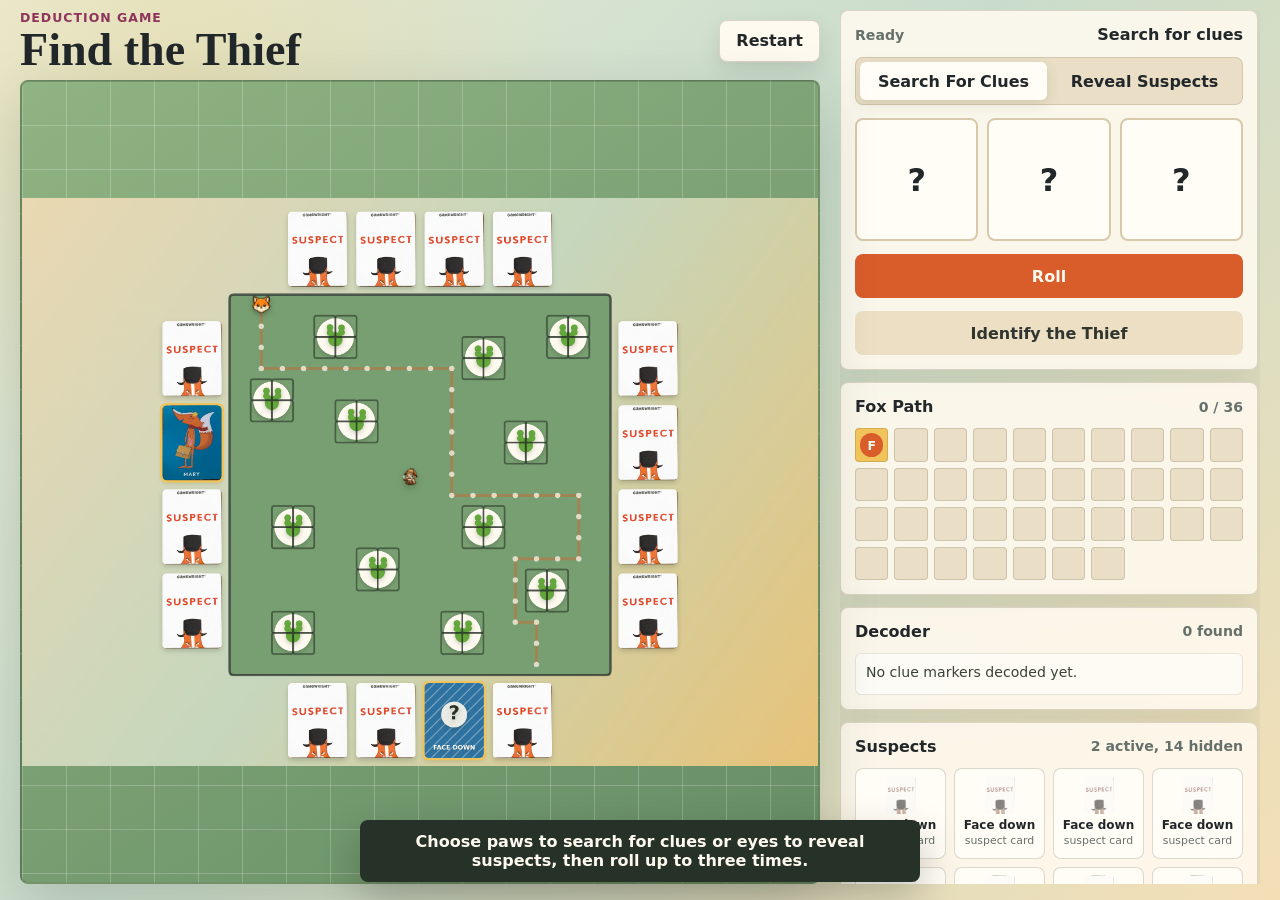
==== games/detective/index.html @ 0b4ab36d "Add detective game back" ====
<!doctype html>
<html lang="en">
  <head>
    <meta charset="utf-8" />
    <meta name="viewport" content="width=device-width, initial-scale=1" />
    <title>Find the Thief</title>
    <link rel="stylesheet" href="styles.css" />
  </head>
  <body>
    <main class="app-shell">
      <section class="game-stage" aria-label="Foxglove Files game board">
        <div class="top-bar">
          <div>
            <p class="eyebrow">Deduction game</p>
            <h1>Find the Thief</h1>
          </div>
          <button id="newGameButton" class="restart-button" type="button" aria-label="Restart case" title="Restart">
            Restart
          </button>
        </div>

        <div class="board-wrap">
          <canvas id="boardCanvas" width="1400" height="1000" aria-label="Detective board"></canvas>
        </div>
      </section>

      <aside class="side-panel" aria-label="Case controls">
        <section class="case-card status-card">
          <div class="status-line">
            <span id="phaseLabel">Ready</span>
            <strong id="movesLabel">Choose action</strong>
          </div>
          <div class="mode-choice" aria-label="Turn action">
            <button id="searchModeButton" class="mode-button active" type="button">Search For Clues</button>
            <button id="revealModeButton" class="mode-button" type="button">Reveal Suspects</button>
          </div>
          <div class="dice-row" id="diceRow" aria-live="polite">
            <span class="die">?</span>
            <span class="die">?</span>
            <span class="die">?</span>
          </div>
          <div class="action-row">
            <button id="rollButton" class="primary-button" type="button">Roll</button>
          </div>
          <button id="identifyButton" class="secondary-button identify-button" type="button">Identify the Thief</button>
        </section>

        <section class="case-card">
          <div class="section-title">
            <h2>Fox Path</h2>
            <span id="foxLabel">0 / 18</span>
          </div>
          <div class="fox-track" id="foxTrack"></div>
        </section>

        <section class="case-card">
          <div class="section-title">
            <h2>Decoder</h2>
            <span id="clueCount">0 found</span>
          </div>
          <ul id="clueList" class="clue-list"></ul>
        </section>

        <section class="case-card suspects-card">
          <div class="section-title">
            <h2>Suspects</h2>
            <span id="suspectCount">16 left</span>
          </div>
          <div id="suspectGrid" class="suspect-grid"></div>
        </section>
      </aside>
    </main>

    <div id="toast" class="toast" role="status" aria-live="polite"></div>

    <dialog id="caseDialog" class="case-dialog">
      <h2 id="dialogTitle">Case closed</h2>
      <p id="dialogText"></p>
      <button id="dialogButton" class="primary-button" type="button">Play again</button>
    </dialog>

    <script src="game.js"></script>
  </body>
</html>
---- games/detective/styles.css ----
:root {
  color-scheme: light;
  --paper: #f7f3e8;
  --ink: #22272a;
  --muted: #66706a;
  --panel: #fffaf0;
  --line: #d7c9aa;
  --field: #86a77a;
  --field-dark: #577554;
  --trail: #f0c35b;
  --fox: #d95d2b;
  --berry: #8f345a;
  --blue: #2f74a3;
  --shadow: 0 18px 60px rgba(35, 43, 32, 0.18);
}

* {
  box-sizing: border-box;
}

html,
body {
  margin: 0;
  min-height: 100%;
}

body {
  background:
    radial-gradient(circle at 14% 10%, rgba(240, 195, 91, 0.26), transparent 26rem),
    linear-gradient(135deg, #e9edda 0%, #c9dccb 46%, #f3dfb6 100%);
  color: var(--ink);
  font-family:
    Inter, ui-sans-serif, system-ui, -apple-system, BlinkMacSystemFont, "Segoe UI",
    sans-serif;
}

button {
  border: 0;
  color: inherit;
  font: inherit;
}

.app-shell {
  display: grid;
  grid-template-columns: minmax(0, 1fr) minmax(320px, 420px);
  gap: 20px;
  height: 100vh;
  overflow: hidden;
  padding: 10px 20px 16px;
}

.game-stage,
.side-panel {
  min-width: 0;
}

.game-stage {
  display: flex;
  flex-direction: column;
  gap: 8px;
  min-height: 0;
}

.top-bar {
  align-items: center;
  display: flex;
  justify-content: space-between;
  min-height: 54px;
}

.eyebrow {
  color: var(--berry);
  font-size: 0.78rem;
  font-weight: 800;
  letter-spacing: 0.08em;
  margin: 0 0 3px;
  text-transform: uppercase;
}

h1,
h2,
p {
  margin: 0;
}

h1 {
  font-family: Georgia, "Times New Roman", serif;
  font-size: clamp(1.8rem, 3.6vw, 3.8rem);
  font-weight: 800;
  line-height: 0.95;
}

h2 {
  font-size: 1rem;
}

.board-wrap {
  align-items: center;
  background:
    linear-gradient(90deg, rgba(255, 255, 255, 0.22) 1px, transparent 1px),
    linear-gradient(0deg, rgba(255, 255, 255, 0.2) 1px, transparent 1px),
    linear-gradient(145deg, #8fb382, #668d65);
  background-size: 44px 44px, 44px 44px, auto;
  border: 2px solid rgba(65, 86, 55, 0.34);
  border-radius: 8px;
  box-shadow: var(--shadow);
  display: flex;
  flex: 1;
  justify-content: center;
  min-height: 0;
  overflow: hidden;
  position: relative;
}

#boardCanvas {
  display: block;
  height: 100%;
  object-fit: contain;
  max-width: 100%;
  width: 100%;
}

.side-panel {
  display: flex;
  flex-direction: column;
  gap: 12px;
  max-height: calc(100vh - 26px);
  overflow: auto;
  padding-right: 2px;
}

.case-card {
  background: rgba(255, 250, 240, 0.88);
  border: 1px solid rgba(106, 94, 64, 0.22);
  border-radius: 8px;
  box-shadow: 0 10px 34px rgba(43, 51, 38, 0.1);
  padding: 14px;
}

.status-card {
  display: grid;
  gap: 13px;
}

.status-line,
.section-title,
.action-row {
  align-items: center;
  display: flex;
  justify-content: space-between;
  gap: 10px;
}

.status-line span,
.section-title span {
  color: var(--muted);
  font-size: 0.88rem;
  font-weight: 700;
}

.mode-choice {
  background: #eadfc6;
  border: 1px solid rgba(106, 94, 64, 0.18);
  border-radius: 8px;
  display: grid;
  gap: 4px;
  grid-template-columns: 1fr 1fr;
  padding: 4px;
}

.mode-button {
  background: transparent;
  border-radius: 6px;
  cursor: pointer;
  font-weight: 900;
  min-height: 38px;
}

.mode-button.active {
  background: #fffdf6;
  box-shadow: 0 4px 14px rgba(47, 54, 45, 0.12);
}

.dice-row {
  display: grid;
  gap: 9px;
  grid-template-columns: repeat(3, 1fr);
}

.die {
  align-items: center;
  aspect-ratio: 1;
  background: #fffdf6;
  border: 2px solid var(--line);
  border-radius: 8px;
  display: flex;
  font-size: clamp(1.4rem, 4vw, 2rem);
  font-weight: 900;
  justify-content: center;
  min-width: 0;
}

.die img {
  display: block;
  height: 72%;
  object-fit: contain;
  width: 72%;
}

.die.locked {
  border-color: var(--field-dark);
  box-shadow: inset 0 0 0 4px rgba(87, 117, 84, 0.15);
}

.die.rolling {
  animation: dice-tumble 160ms linear infinite;
  border-color: var(--trail);
  box-shadow:
    0 7px 18px rgba(38, 49, 39, 0.16),
    inset 0 0 0 4px rgba(240, 195, 91, 0.16);
}

.die.eye {
  color: var(--blue);
}

.die.paw {
  color: var(--fox);
}

.restart-button,
.primary-button,
.secondary-button {
  align-items: center;
  border-radius: 8px;
  cursor: pointer;
  display: inline-flex;
  font-weight: 850;
  justify-content: center;
  transition:
    transform 150ms ease,
    opacity 150ms ease,
    background 150ms ease;
}

.restart-button {
  background: #fffaf0;
  border: 1px solid rgba(106, 94, 64, 0.24);
  box-shadow: 0 8px 20px rgba(54, 60, 47, 0.12);
  min-height: 42px;
  padding: 0 16px;
}

.primary-button,
.secondary-button {
  min-height: 44px;
  padding: 0 18px;
}

.primary-button {
  background: var(--fox);
  color: #fffaf0;
  flex: 1;
}

.secondary-button {
  background: #ecdfc3;
  color: #30362f;
}

.identify-button {
  width: 100%;
}

button:hover:not(:disabled) {
  transform: translateY(-1px);
}

button:disabled {
  cursor: not-allowed;
  opacity: 0.48;
}

@keyframes dice-tumble {
  0% {
    transform: rotate(-4deg) translateY(0);
  }

  50% {
    transform: rotate(4deg) translateY(-2px);
  }

  100% {
    transform: rotate(-4deg) translateY(0);
  }
}

.fox-track {
  display: grid;
  gap: 6px;
  grid-template-columns: repeat(10, 1fr);
  margin-top: 12px;
}

.track-step {
  aspect-ratio: 1;
  background: #eadfc6;
  border: 1px solid rgba(70, 68, 53, 0.18);
  border-radius: 4px;
  position: relative;
}

.track-step.active {
  background: var(--trail);
}

.track-step.fox::after {
  content: "F";
  align-items: center;
  background: var(--fox);
  border-radius: 50%;
  color: #fffaf0;
  display: flex;
  font-size: 0.78rem;
  font-weight: 900;
  inset: 4px;
  justify-content: center;
  position: absolute;
}

.clue-list {
  display: grid;
  gap: 8px;
  list-style: none;
  margin: 12px 0 0;
  min-height: 42px;
  padding: 0;
}

.clue-list li {
  background: rgba(255, 255, 255, 0.54);
  border: 1px solid rgba(84, 88, 65, 0.14);
  border-radius: 6px;
  color: #394238;
  font-size: 0.88rem;
  line-height: 1.35;
  padding: 9px 10px;
}

.suspects-card {
  flex: 1;
}

.suspect-grid {
  display: grid;
  gap: 8px;
  grid-template-columns: repeat(4, minmax(0, 1fr));
  margin-top: 12px;
}

.suspect {
  background: #fffdf6;
  border: 1px solid rgba(91, 84, 62, 0.22);
  border-radius: 8px;
  cursor: pointer;
  min-height: 84px;
  padding: 7px 5px;
  position: relative;
  text-align: center;
}

.suspect.eliminated {
  filter: grayscale(1);
  opacity: 0.35;
}

.suspect.hidden .portrait {
  filter: saturate(0.35);
  opacity: 0.58;
}

.suspect.prime {
  border-color: var(--blue);
  box-shadow: 0 0 0 2px rgba(47, 116, 163, 0.22);
}

.suspect.identify-choice {
  border-color: var(--fox);
  box-shadow: 0 0 0 2px rgba(217, 93, 43, 0.3);
}

.portrait {
  display: block;
  height: 38px;
  line-height: 1;
  margin-bottom: 5px;
}

.portrait img {
  border-radius: 4px;
  display: block;
  height: 38px;
  margin: 0 auto;
  object-fit: cover;
  width: 30px;
}

.suspect-name {
  display: block;
  font-size: 0.75rem;
  font-weight: 850;
  line-height: 1.1;
  overflow-wrap: anywhere;
}

.suspect-traits {
  color: var(--muted);
  display: block;
  font-size: 0.68rem;
  line-height: 1.15;
  margin-top: 3px;
  min-height: 1.5em;
}

.toast {
  background: #263127;
  border-radius: 8px;
  bottom: 18px;
  box-shadow: 0 16px 40px rgba(0, 0, 0, 0.22);
  color: #fffaf0;
  font-weight: 760;
  left: 50%;
  max-width: min(560px, calc(100% - 28px));
  opacity: 0;
  padding: 12px 16px;
  pointer-events: none;
  position: fixed;
  text-align: center;
  transform: translate(-50%, 12px);
  transition:
    opacity 180ms ease,
    transform 180ms ease;
}

.toast.show {
  opacity: 1;
  transform: translate(-50%, 0);
}

.case-dialog {
  background: var(--panel);
  border: 1px solid rgba(85, 77, 56, 0.24);
  border-radius: 8px;
  box-shadow: var(--shadow);
  color: var(--ink);
  max-width: min(440px, calc(100% - 28px));
  padding: 22px;
}

.case-dialog::backdrop {
  background: rgba(22, 27, 21, 0.4);
}

.case-dialog h2 {
  font-family: Georgia, "Times New Roman", serif;
  font-size: 2rem;
  margin-bottom: 8px;
}

.case-dialog p {
  color: #4f574d;
  line-height: 1.45;
  margin-bottom: 16px;
}

@media (max-width: 940px) {
  .app-shell {
    grid-template-columns: 1fr;
    height: auto;
    min-height: 100vh;
    overflow: visible;
    padding: 12px;
  }

  .board-wrap {
    min-height: auto;
  }

  #boardCanvas {
    height: auto;
    width: 100%;
  }

  .side-panel {
    max-height: none;
    overflow: visible;
  }
}

@media (max-width: 520px) {
  .app-shell {
    gap: 12px;
  }

  .top-bar {
    min-height: 52px;
  }

  .case-card {
    padding: 11px;
  }

  .action-row {
    align-items: stretch;
    flex-direction: column;
  }

  .primary-button,
  .secondary-button {
    width: 100%;
  }

  .suspect-grid {
    grid-template-columns: repeat(2, minmax(0, 1fr));
  }
}
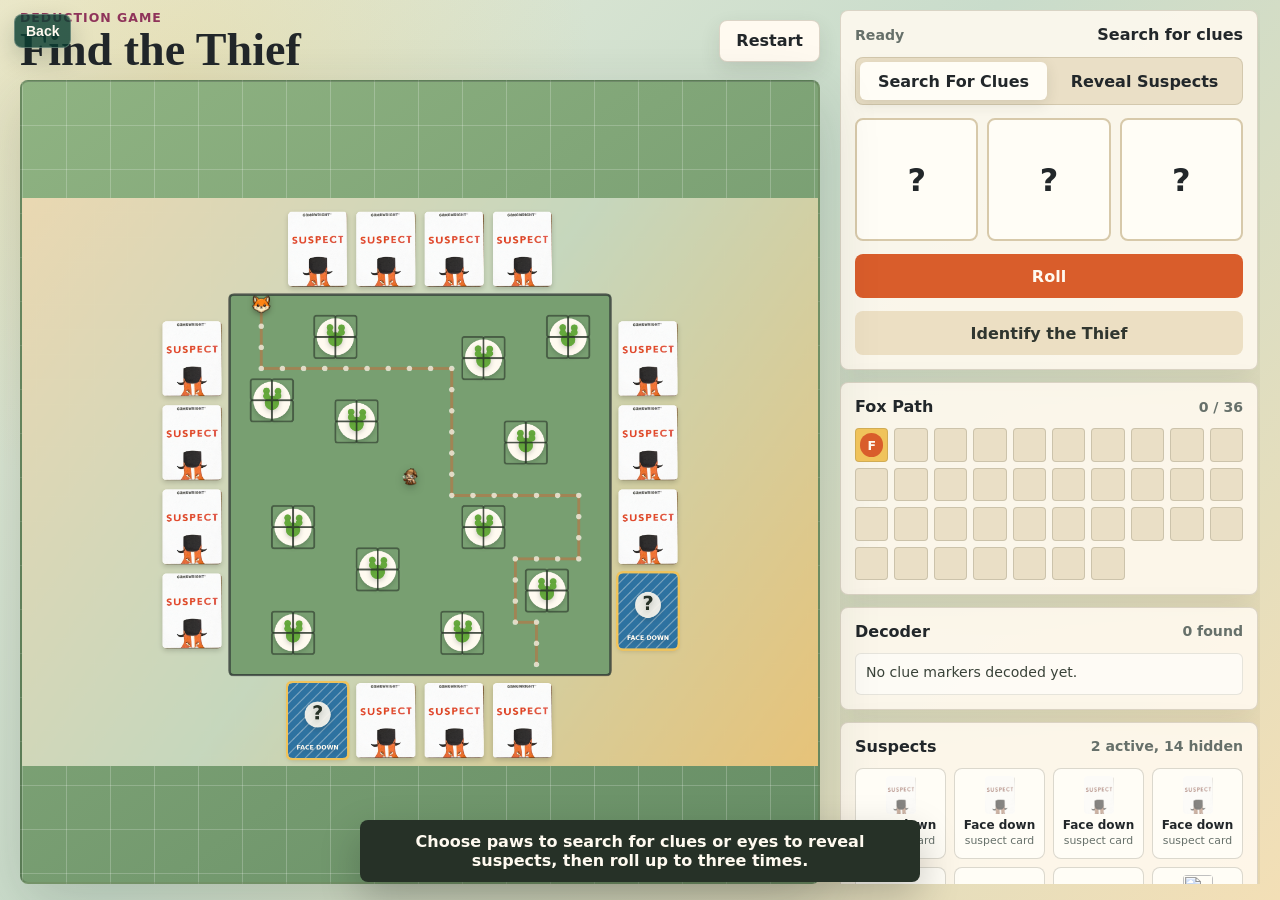
==== commit c81ea79f: "Add back button to vikings and detective games" ====
--- a/games/detective/index.html
+++ b/games/detective/index.html
@@ -7,6 +7,7 @@
     <link rel="stylesheet" href="styles.css" />
   </head>
   <body>
+    <a class="arcade-back-link" href="../../index.html" aria-label="Back to game selection">Back</a>
     <main class="app-shell">
       <section class="game-stage" aria-label="Foxglove Files game board">
         <div class="top-bar">
--- a/games/detective/styles.css
+++ b/games/detective/styles.css
@@ -524,3 +524,28 @@
     grid-template-columns: repeat(2, minmax(0, 1fr));
   }
 }
+
+.arcade-back-link {
+  position: fixed;
+  top: 14px;
+  left: 14px;
+  z-index: 10050;
+  min-height: 34px;
+  padding: 7px 11px;
+  display: inline-grid;
+  place-items: center;
+  color: #fffaf0;
+  text-decoration: none;
+  font-family: "Segoe UI", Arial, sans-serif;
+  font-size: 14px;
+  font-weight: 900;
+  border: 1px solid rgba(255, 250, 240, 0.28);
+  border-radius: 8px;
+  background: rgba(12, 63, 50, 0.82);
+  box-shadow: 0 10px 24px rgba(9, 32, 26, 0.2);
+}
+
+.arcade-back-link:hover,
+.arcade-back-link:focus-visible {
+  background: rgba(24, 99, 76, 0.92);
+}
